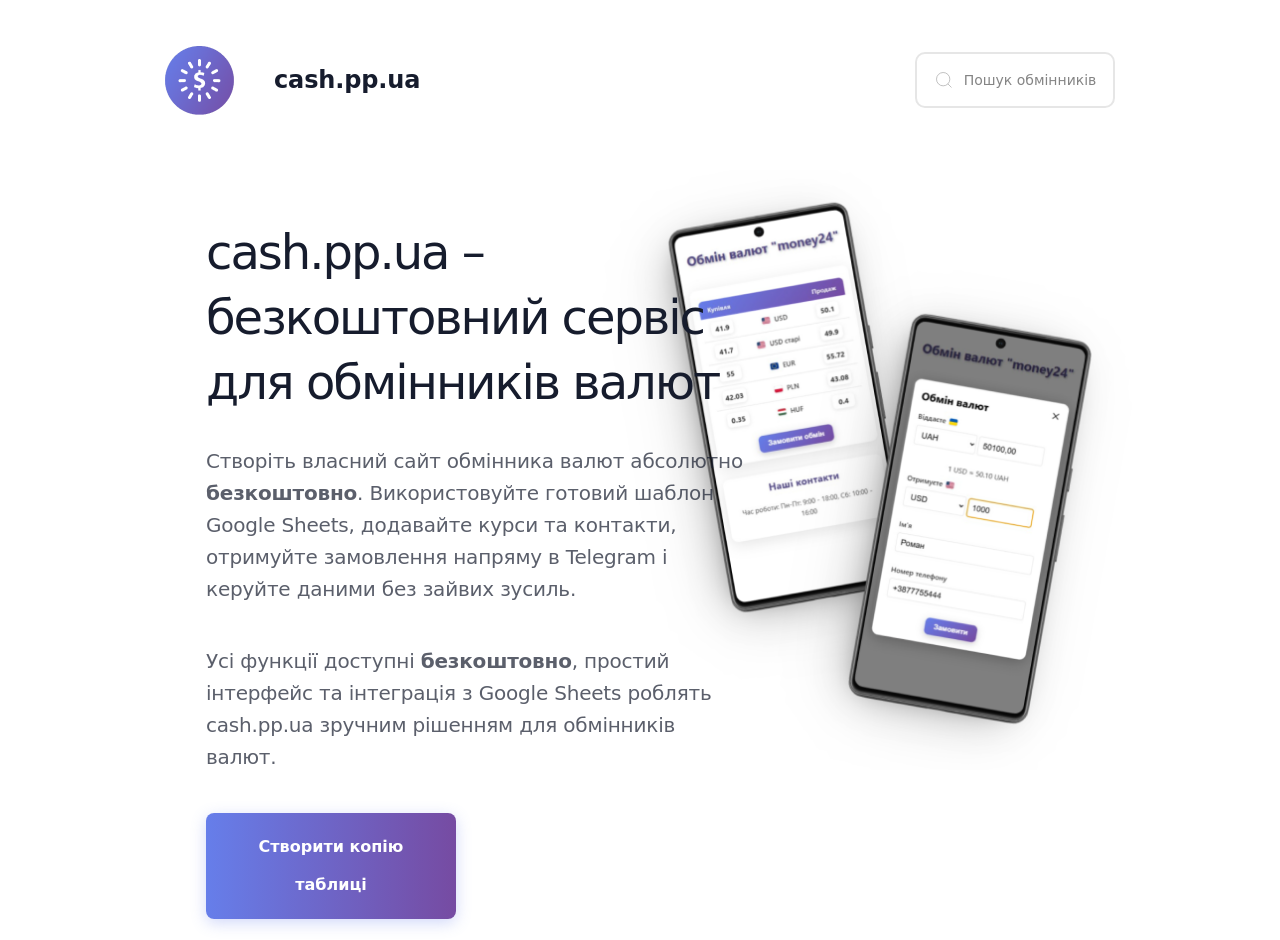
==== index.html @ 4d610b87 "Update index.html" ====
<!DOCTYPE html>
<html lang="uk">
<head>
    <meta charset="UTF-8">
    <meta name="viewport" content="width=device-width, initial-scale=1.0">
    <meta name="description" content="cash.pp.ua – безкоштовний сервіс для обмінників валют. Створіть свій сайт, керуйте курсами та приймайте замовлення онлайн.">
    <meta name="keywords" content="обмін валют, сайт обмінника, обмінник валют онлайн, курси валют, створити сайт обмінника, безкоштовний сервіс обмін валют, обмінник Google Sheets, cash.pp.ua, замовлення обміну валют, таблиця курсів валют, онлайн обмінник">

    <title>cash.pp.ua – безкоштовний сайт обмінника валют онлайн</title>
    <style>
        * {
            margin: 0;
            padding: 0;
            box-sizing: border-box;
        }

        body {
            font-family: 'Segoe UI', Tahoma, Geneva, Verdana, sans-serif;
            background: linear-gradient(135deg, #ffffff 0%, #ffffff 100%);
            min-height: 100vh;
            padding: 20px;
        }

        .container {
            
            margin: 0 auto;
        }

        .header {
            text-align: center;
            color: white;
            margin-bottom: 30px;
        }

        .header h1 {
            font-size: 2.5rem;
            margin-top: 25px;
            text-shadow: 2px 2px 4px rgba(0,0,0,0.3);
            color: #524785;
        }

        h2 {
            margin-bottom: 20px;
        }

        .last-update {
            opacity: 0.9;
            font-size: 0.9rem;
        }

        .loading {
            text-align: center;
            color: white;
            font-size: 1.2rem;
            margin: 50px 0;
        }

        .spinner {
            border: 4px solid rgba(255,255,255,0.3);
            border-radius: 50%;
            border-top: 4px solid white;
            width: 40px;
            height: 40px;
            animation: spin 1s linear infinite;
            margin: 20px auto;
        }

        @keyframes spin {
            0% { transform: rotate(0deg); }
            100% { transform: rotate(360deg); }
        }

        .main-content {
            max-width: 800px;
            margin: auto;
        }

        .table-container {
            background: rgba(255, 255, 255, 0.95);
            border-radius: 15px;
            padding: 30px;
            box-shadow: 0 8px 32px rgba(0,0,0,0.1);
            backdrop-filter: blur(10px);
            border: 1px solid rgba(255,255,255,0.2);
            overflow-x: auto;
            position: relative;
            margin-bottom: 30px;
        }

        .contact-container {
            background: rgba(255, 255, 255, 0.95);
            border-radius: 15px;
            padding: 30px;
            box-shadow: 0 8px 32px rgba(0,0,0,0.1);
            backdrop-filter: blur(10px);
            border: 1px solid rgba(255,255,255,0.2);
            text-align: center;
        }

        .contact-container h2 {
            font-size: 1.8rem;
            color: #524785;
            margin-bottom: 20px;
        }

        .contact-container p {
            font-size: 1.1rem;
            color: #333;
            margin-bottom: 10px;
            line-height: 1.6;
        }

        .rates-table {
            width: 100%;
            border-collapse: collapse;
            font-size: 1.1rem;
            margin-top: 10px;
        }

        .rates-table thead {
            background: linear-gradient(135deg, #667eea, #764ba2);
            color: white;
        }

        .rates-table th {
            padding: 18px 15px;
            text-align: center;
            font-weight: 600;
            font-size: 1.2rem;
            text-shadow: 1px 1px 2px rgba(0,0,0,0.2);
        }

        .rates-table th:first-child {
            border-radius: 10px 0 0 0;
        }

        .rates-table th:last-child {
            border-radius: 0 10px 0 0;
        }

        .rates-table td {
            padding: 16px 15px;
            text-align: center;
            border-bottom: 1px solid #e0e0e0;
            transition: all 0.3s ease;
        }

        .rates-table td {
            font-weight: 600;
            color: #333;
            font-size: 1.15rem;
        }

        .rates-table tbody tr {
            transition: all 0.3s ease;
        }

        .rates-table tbody tr:hover {
            background: linear-gradient(135deg, rgba(102, 126, 234, 0.1), rgba(118, 75, 162, 0.1));
            box-shadow: 0 4px 15px rgba(0,0,0,0.1);
        }

        .rates-table tbody tr:last-child td {
            border-bottom: none;
        }

        .buy-rate, .sell-rate {
            color: #333333;
            border-radius: 8px;
            padding: 8px 12px;
            font-weight: bold;
            display: inline-block;
            min-width: 80px;
            box-shadow: 0 2px 8px rgba(173, 173, 173, 0.3);
        }

        .error-message {
            background: rgba(244, 67, 54, 0.9);
            color: white;
            padding: 20px;
            border-radius: 10px;
            text-align: center;
            margin: 20px 0;
        }

        .phone-error {
            color: #d32f2f;
            font-size: 0.9rem;
            margin-top: -5px;
            margin-bottom: 10px;
            display: none;
        }

        .currency-cell {
            display: flex;
            align-items: center;
            justify-content: center;
            gap: 10px;
        }

        .currency-flag {
            width: 24px;
            height: 18px;
            border-radius: 3px;
            box-shadow: 0 1px 3px rgba(0,0,0,0.2);
            object-fit: cover;
        }

        .currency-text {
            font-weight: 600;
            color: #333;
        }

        .landing-container {
            background: rgba(255, 255, 255, 0.95);
            border-radius: 15px;
            padding: 40px;
            box-shadow: 0 8px 32px rgba(0,0,0,0.1);
            backdrop-filter: blur(10px);
            border: 1px solid rgba(255,255,255,0.2);
            text-align: center;
            max-width: 600px;
            margin: 50px auto;
        }

        .landing-container h1 {
            font-size: 2.2rem;
            color: #524785;
            margin-bottom: 20px;
            text-shadow: 1px 1px 2px rgba(0,0,0,0.2);
        }

        .landing-container p {
            font-size: 1.2rem;
            color: #333;
            margin-bottom: 30px;
            line-height: 1.6;
        }

        .landing-button, .order-button {
            display: inline-block;
            padding: 15px 30px;
            background: linear-gradient(135deg, #667eea, #764ba2);
            color: white;
            text-decoration: none;
            border-radius: 10px;
            font-size: 1.2rem;
            font-weight: 600;
            transition: transform 0.3s ease, box-shadow 0.3s ease;
            box-shadow: 0 4px 15px rgba(0,0,0,0.2);
            cursor: pointer;
            border: none;
            margin-top: 20px;
        }

        .landing-button:hover, .order-button:hover {
            transform: translateY(-2px);
            box-shadow: 0 6px 20px rgba(0,0,0,0.3);
        }

        .modal {
            display: none;
            position: fixed;
            top: 0;
            left: 0;
            width: 100%;
            height: 100%;
            background: rgba(0,0,0,0.5);
            justify-content: center;
            align-items: center;
            z-index: 1000;
        }

        .modal-content {
            background: white;
            padding: 30px;
            border-radius: 15px;
            max-width: 500px;
            width: 90%;
            box-shadow: 0 8px 32px rgba(0,0,0,0.2);
            position: relative;
        }

        .close-button {
            position: absolute;
            top: 3px;
            right: 15px;
            font-size: 34px;
            cursor: pointer;
            color: #333;
        }

        .converter-section {
            margin-bottom: 20px;
        }

        .converter-section label {
            display: flex;
            align-items: center;
            margin-bottom: 10px;
            font-weight: 600;
            color: #333;
            gap: 8px;
        }

        .converter-section select {
            width: 45%;
        }

        .converter-section input {
            width: 48%;
        }

        .converter-section input:not(#fromAmount):not(#toAmount) {
            width: 100%;
        }

        .converter-section select, .converter-section input {
            padding: 10px;
            margin-bottom: 10px;
            border: 1px solid #e0e0e0;
            border-radius: 5px;
            font-size: 18px;
        }

        .converter-flag {
            width: 24px;
            height: 18px;
            border-radius: 3px;
            box-shadow: 0 1px 3px rgba(0,0,0,0.2);
            object-fit: cover;
        }

        .exchange-rate-info {
            text-align: center;
            margin: 15px 0;
            font-size: 1rem;
            color: #333;
        }

        /* Исправление для кнопки "Замовити обмін" */
        .table-container .order-button {
            display: none; /* По умолчанию кнопка скрыта */
            margin: 20px auto 0 auto;
            width: fit-content;
        }

        .table-container .order-button.visible {
            display: block; /* Показывать кнопку когда есть класс visible */
        }

        /* Стили для кнопки "Замовити" в модальном окне */
        .modal-content .order-button {
            display: block !important; /* Всегда показывать кнопку в модальном окне */
            margin: 20px auto 0 auto;
            width: fit-content;
        }

        @media (max-width: 768px) {
            .header h1 {
                font-size: 2rem;
            }

            .table-container, .contact-container {
                padding: 20px;
               
            }

            .rates-table {
                font-size: 1rem;
            }

            .rates-table th {
                padding: 12px 8px;
                font-size: 1rem;
            }

            .rates-table td {
                padding: 12px 8px;
                font-size: 1rem;
            }

            .buy-rate, .sell-rate {
                padding: 6px 8px;
                font-size: 1.1rem;
                min-width: 60px;
            }

            body {
                padding: 15px;
            }

            .currency-flag, .converter-flag {
                width: 20px;
                height: 15px;
            }

            .landing-container {
                padding: 30px;
                margin: 30px 10px;
            }

            .landing-container h1 {
                font-size: 1.8rem;
            }

            .landing-container p {
                font-size: 1rem;
            }

            .landing-button, .order-button {
                padding: 12px 25px;
                font-size: 1.1rem;
            }

            .modal-content {
                padding: 20px;
            }

            .contact-container h2 {
                font-size: 1.6rem;
            }

            .contact-container p {
                font-size: 1rem;
            }
        }

        @media (max-width: 480px) {
            .header h1 {
                font-size: 1.8rem;
            }

            .table-container, .contact-container {
                padding: 15px;
            }

            .rates-table th {
                padding: 10px 5px;
                font-size: 0.9rem;
            }

            .rates-table td {
                padding: 10px 5px;
                font-size: 0.95rem;
            }

            .buy-rate, .sell-rate {
                padding: 5px 6px;
                font-size: 1rem;
                min-width: 50px;
            }

            .currency-flag, .converter-flag {
                width: 18px;
                height: 14px;
            }

            .landing-container {
                padding: 20px;
                margin: 20px 10px;
            }

            .landing-container h1 {
                font-size: 1.6rem;
            }

            .landing-container p {
                font-size: 0.9rem;
            }

            .landing-button, .order-button {
                padding: 10px 20px;
                font-size: 1rem;
            }

            .contact-container h2 {
                font-size: 1.4rem;
            }

            .contact-container p {
                font-size: 0.95rem;
            }
            .cash-landing__search-placeholder {
        font-size: 13px;
    }
        }

        @media (max-width: 300px) {
            .rates-table {
                display: block;
                overflow-x: auto;
                white-space: nowrap;
            }
            
            .rates-table thead,
            .rates-table tbody,
            .rates-table th,
            .rates-table td,
            .rates-table tr {
                display: block;
            }
            
            .rates-table thead tr {
                position: absolute;
                top: -9999px;
                left: -9999px;
            }
            
            .rates-table tr {
                border: 1px solid #ccc;
                margin-bottom: 10px;
                padding: 10px;
                border-radius: 8px;
                background: white;
                box-shadow: 0 2px 5px rgba(0,0,0,0.1);
            }
            
            .rates-table td {
                border: none !important;
                position: relative;
                padding-left: 50% !important;
                text-align: right !important;
                white-space: normal;
            }
            
            .rates-table td:before {
                content: attr(data-label) ": ";
                position: absolute;
                left: 6px;
                width: 45%;
                padding-right: 10px;
                white-space: nowrap;
                font-weight: bold;
                color: #333;
            }
            
            .rates-table td:nth-child(2) {
                text-align: center !important;
                font-size: 1.2rem !important;
                padding-left: 0 !important;
                margin-bottom: 10px;
                background: linear-gradient(135deg, #667eea, #764ba2);
                color: white;
                border-radius: 5px;
                padding: 10px !important;
            }
            
            .rates-table td:nth-child(2):before {
                display: none;
            }

            .currency-cell {
                justify-content: center;
            }

        }

        .city-selector {
    margin-bottom: 30px;
    position: relative;
}

.city-selector label {
    display: block;
    font-size: 1.2rem;
    color: #333;
    margin-bottom: 10px;
    font-weight: 600;
}

.city-search-container {
    position: relative;
    width: 100%;
}

.city-search-input {
    width: 100%;
    padding: 15px;
    font-size: 1.1rem;
    border: 2px solid #e0e0e0;
    border-radius: 10px;
    box-shadow: 0 2px 5px rgba(0,0,0,0.1);
    transition: border-color 0.3s ease;
}

.city-search-input:focus {
    outline: none;
    border-color: #667eea;
}

.city-dropdown {
    position: absolute;
    top: 100%;
    left: 0;
    right: 0;
    background: white;
    border: 1px solid #e0e0e0;
    border-radius: 0 0 10px 10px;
    max-height: 300px;
    overflow-y: auto;
    box-shadow: 0 4px 15px rgba(0,0,0,0.1);
    z-index: 1000;
    display: none;
}

.city-option {
    padding: 12px 15px;
    cursor: pointer;
    border-bottom: 1px solid #f0f0f0;
    transition: background-color 0.2s ease;
    text-align: left;
}

.city-option:hover {
    background-color: #f8f9ff;
}

.city-option:last-child {
    border-bottom: none;
}

.city-option .city-name {
    font-weight: 600;
    color: #333;
    text-align: left;
}

.city-option .city-details {
    font-size: 0.9rem;
    color: #666;
    margin-top: 2px;
    text-align: left;
}

.city-results {
    margin-top: 20px;
    padding: 15px;
    background: rgba(102, 126, 234, 0.1);
    border-radius: 10px;
    display: none;
}

.city-results h3 {
    margin-bottom: 10px;
    color: #524785;
}

.city-results ul {
    list-style: none;
    padding: 0;
}

.city-results li {
    padding: 5px 0;
    color: #333;
}
.landing-container .logo {
    max-width: 110px;
    height: auto;
    margin-bottom: 20px;
    border-radius: 10px;
}

@media (max-width: 768px) {
    .landing-container .logo {
        max-width: 120px;
        margin-bottom: 15px;
    }
}

@media (max-width: 480px) {
    .landing-container .logo {
        max-width: 100px;
        margin-bottom: 10px;
    }
    .cash-landing__dev-button {
        height: 50px;
        padding: 12px;
        width: 100%;
        max-width: 180px;
        font-size: 13px;
    }
}

/* Стили для нового лэндинга */
.cash-landing {
    height: 100vh;
    position: relative;
    display: flex;
    align-items: center;
    justify-content: center;
    background: linear-gradient(135deg, #ffffff 0%, #f8f9ff 100%);
}

.cash-landing__bg2 {
    background: #ffffff;
    width: 100%;
    height: 100%;
    position: absolute;
    left: 0px;
    top: 0px;
    z-index: 1;
}

.cash-landing__main-photo {
    width: 600px;
    height: 600px;
    position: absolute;
    right: 7%;
    top: 50%;
    transform: translateY(-50%);
    object-fit: cover;
    z-index: 2;
    overflow: hidden;
}

.cash-landing__content {
    width: 540px;
    height: 500px;
    position: absolute;
    left: 15%;
    top: 50%;
    transform: translateY(-50%);
    z-index: 3;
}

.cash-landing__header {
    padding: 25px;
    display: flex;
    align-items: center;
    gap: 30px;
    position: absolute;
    width: 100%;
    max-width: 1000px;
    top: 0;
    left: 50%;
    transform: translateX(-50%);
    z-index: 4;
    background: rgba(255, 255, 255, 0.95);
    backdrop-filter: blur(10px);
}
.cash-landing__logo {
    width: 69px;
    height: 70px;
    object-fit: cover;
    border-radius: 10px;
}

.cash-landing__site-name {
    color: #161c2d;
    font-family: "Arsenal-Regular", system-ui, -apple-system, sans-serif;
    font-size: 24px;
    letter-spacing: -0.13px;
    font-weight: 600;
    margin-left: 10px;
}

.cash-landing__search-field {
    background: #ffffff;
    border-radius: 10px;
    padding: 16px;
    display: flex;
    align-items: center;
    gap: 10px;
    width: 372px;
    height: 56px;
    box-shadow: 1px 2px 7.8px 0px rgba(0, 0, 0, 0.25);
    margin-left: auto;
    cursor: pointer;
    transition: all 0.3s ease;
}

.cash-landing__search-field:hover {
    transform: translateY(-2px);
    box-shadow: 1px 4px 15px 0px rgba(0, 0, 0, 0.3);
}

.cash-landing__search-icon {
    width: 24px;
    height: 24px;
    opacity: 0.6;
}

.cash-landing__search-placeholder {
    color: #656565;
    font-family: "Inter-Medium", system-ui, sans-serif;
    font-size: 14px;
    line-height: 18px;
    font-weight: 500;
    opacity: 0.7;
}

.cash-landing__title {
    color: #161c2d;
    font-family: "Arsenal-Regular", system-ui, -apple-system, sans-serif;
    font-size: 48px;
    line-height: 65px;
    letter-spacing: -2px;
    font-weight: 400;
    margin-bottom: 30px;
}

.cash-landing__description {
    color: #161c2d;
    font-family: "Arsenal-Regular", system-ui, sans-serif;
    font-size: 20px;
    line-height: 32px;
    letter-spacing: -0.2px;
    font-weight: 400;
    opacity: 0.7;
    margin-bottom: 40px;
}

.cash-landing__button {
    background: linear-gradient(90deg, rgba(102, 126, 234, 1) 0%, rgba(118, 75, 162, 1) 100%);
    border-radius: 8px;
    color: #ffffff;
    text-align: center;
    font-family: "Arsenal-Bold", system-ui, sans-serif;
    font-size: 16px;
    line-height: 38px;
    font-weight: 700;
    padding: 15px 30px;
    width: 250px;
    display: inline-block;
    cursor: pointer;
    transition: all 0.3s ease;
    text-decoration: none;
    margin-bottom: 20px;
    box-shadow: 0 4px 15px rgba(102, 126, 234, 0.3);
}

.cash-landing__button:hover {
    transform: translateY(-2px);
    box-shadow: 0 6px 20px rgba(102, 126, 234, 0.4);
}

/* Адаптивность для нового дизайна */
@media (max-width: 1200px) {
    .cash-landing__main-photo {
        width: 400px;
        height: 400px;
        
    }
    
    .cash-landing__content {
        width: 450px;
        left: 5%;
    }
    
    .cash-landing__title {
        font-size: 40px;
        line-height: 50px;
    }
}

@media (max-width: 800px) {
    .cash-landing {
        flex-direction: column;
        padding-top: 120px;
    }
    
    .cash-landing__main-photo {
        position: relative;
        
        top: -1%;
        transform: none;
        width: 300px;
        height: 300px;
        order: 2;
        margin-top: 30px;
    }
    
    .cash-landing__content {
        position: relative;
        left: auto;
        top: 5%;
        transform: none;
        text-align: center;
        order: 1;
        width: 90%;
        max-width: 500px;
    }
    
    .cash-landing__header {
        position: fixed;
        left: 0;
        transform: none;
        max-width: none;
        width: 100%;
        flex-direction: row;
        justify-content: space-between;
        gap: 15px;
        padding: 15px 20px;
        flex-wrap: wrap;
    }
    
    .cash-landing__search-field {
        width: 100%;
        max-width: 350px;
        margin-left: 0;
        order: 3;
        flex-basis: 100%;
    }
    
    .cash-landing__title {
        font-size: 32px;
        line-height: 40px;
    }
    
    .cash-landing__description {
        font-size: 18px;
        line-height: 28px;
        text-align: left;
    }
    .cash-landing__dev-button {
        display: none;
    }
}

@media (max-width: 480px) {
    .cash-landing__header {
        padding: 10px 15px;
        gap: 10px;
    }
    
    .cash-landing__logo {
        width: 50px;
        height: 50px;
    }
    
    .cash-landing__site-name {
        font-size: 16px;
    }
    
    .cash-landing__search-field {
        height: 48px;
        padding: 12px 16px;
        max-width: none;
    }
    
    .cash-landing__title {
        font-size: 28px;
        line-height: 36px;
    }
    
    .cash-landing__description {
        font-size: 16px;
        line-height: 24px;
    }
    
    .cash-landing__button {
        width: 100%;
        max-width: 280px;
    }
    
    .cash-landing__main-photo {
        width: 300px;
        height: 300px;
    }
}

.cash-landing__dev-button {
    background: rgba(255, 255, 255, 0.8);
    border: 2px solid #e0e0e0;
    border-radius: 10px;
    padding: 16px;
    display: flex;
    align-items: center;
    justify-content: center;
    gap: 10px;
    width: 200px;
    height: 56px;
    color: #666;
    font-family: "Inter-Medium", system-ui, sans-serif;
    font-size: 14px;
    font-weight: 500;
    margin-left: auto;
    cursor: pointer;
    opacity: 0.8;
    transition: all 0.3s ease;
}

.cash-landing__dev-button:hover {
    opacity: 1;
    border-color: #667eea;
    transform: translateY(-1px);
    box-shadow: 0 2px 10px rgba(0, 0, 0, 0.1);
}

.cash-landing__dev-icon {
    width: 20px;
    height: 20px;
    opacity: 0.6;
}

.swap-button {
    background: none;
    border: none;
    cursor: pointer;
    padding: 8px; /* Увеличен padding для большего пространства вокруг иконки */
    margin: 0 10px;
    vertical-align: middle;
    transition: transform 0.3s ease;
}

.swap-button:hover {
    transform: rotate(90deg);
}

.swap-button svg {
    stroke: #7956a7;
    display: block; /* Гарантирует, что SVG занимает полное пространство */
}

    </style>
</head>
<body>
    <div class="container">
        <div id="landingPage" style="display: none;">
            <!-- Первая страница - Информация о сервисе -->
            <div id="servicePage" class="cash-landing">
                <div class="cash-landing__bg2"></div>
                
                <div class="cash-landing__header">
                    <img src="logo0.png" alt="Cash Exchange Logo" class="cash-landing__logo" onerror="this.style.display='none'">
                    <div class="cash-landing__site-name">cash.pp.ua</div>
                    <div class="cash-landing__dev-button" onclick="showSearchPage()">
                        <svg class="cash-landing__dev-icon" viewBox="0 0 24 24" fill="none" stroke="currentColor">
                            <circle cx="11" cy="11" r="8"></circle>
                            <path d="m21 21-4.35-4.35"></path>
                        </svg>
                        <div>Пошук обмінників</div>
                    </div>
                </div>
                
                <img class="cash-landing__main-photo" src="main-photo0.png" alt="Exchange service" onerror="this.style.display='none'" />
                
                <div class="cash-landing__content">
                  <h1 class="cash-landing__title">
                    cash.pp.ua – безкоштовний сервіс для обмінників валют
                  </h1>
                  <p class="cash-landing__description">
                    Створіть власний сайт обмінника валют абсолютно <b>безкоштовно</b>. 
                    Використовуйте готовий шаблон Google Sheets, додавайте курси та контакти, 
                    отримуйте замовлення напряму в Telegram і керуйте даними без зайвих зусиль.
                  </p>
                  <p class="cash-landing__description">
                    Усі функції доступні <b>безкоштовно</b>, простий інтерфейс та інтеграція з Google Sheets 
                    роблять cash.pp.ua зручним рішенням для обмінників валют.
                  </p>
                  <a href="https://docs.google.com/spreadsheets/d/1CyR606M-AoZ2o8BgX9dO2AP-WwQwTSRNTHK6pJhjw3A/copy" 
                     class="cash-landing__button" target="_blank">Створити копію таблиці</a>
                </div>

            </div>
            
            <!-- Вторая страница - Поисковик обменников -->
            <div id="searchPage" class="landing-container" style="display: none;">
                <img src="logo0.png" alt="Cash Exchange Logo" class="logo" onerror="this.style.display='none'">
                <h1>Пошук обмінників</h1>
                <p>Знайдіть обмінники валют у вашому місті, які вже підключились до нашого сервісу.</p>
                
                <div class="city-selector">
                    <label for="citySearch">Оберіть ваше місто:</label>
                    <div class="city-search-container">
                        <input type="text" id="citySearch" class="city-search-input" placeholder="Почніть вводити назву міста..." autocomplete="off">
                        <div id="cityDropdown" class="city-dropdown"></div>
                    </div>
                    <div id="cityResults" class="city-results">
                        <h3>Доступні обмінники:</h3>
                        <ul id="exchangersList"></ul>
                    </div>
                </div>
                
                <div style="margin-top: 30px;">
                    <a href="#service" class="landing-button" onclick="showServicePage()">Назад</a>
                </div>
            </div>
        </div>

        <div id="mainContent" class="main-content" style="display: none;">
            <div class="header">
                <h1 id="headerTitle"></h1>
                <div class="last-update" id="lastUpdate">Завантаження...</div>
            </div>

            <div id="loading" class="loading">
                <div class="spinner"></div>
                <div>Завантаження курсів валют...</div>
            </div>

            <div id="error" class="error-message" style="display: none;">
                <h3>Помилка завантаження</h3>
                <p>Не вдалося завантажити дані. <a href="#" id="retryLink">Спробувати ще раз</a></p>
            </div>

            <div id="ratesContainer" class="table-container" style="display: none;">
                <table class="rates-table" id="ratesTable">
                    <thead>
                        <tr>
                            <th>Купівля</th>
                            <th></th>
                            <th>Продаж</th>
                        </tr>
                    </thead>
                    <tbody id="ratesTableBody">
                    </tbody>
                </table>
                <button class="order-button" onclick="openModal()">Замовити обмін</button>
            </div>

            <div id="contactContainer" class="contact-container" style="display: none;">
                <h2>Наші контакти</h2>
                <p id="contactPhone"></p>
                <p id="contactHours"></p>
                <p id="contactAddress"></p>
            </div>

            <div id="converterModal" class="modal">
                <div class="modal-content">
                    <span class="close-button" onclick="closeModal()">&times;</span>
                    <h2>Обмін валют</h2>
                    <div class="converter-section">
                        <label>Віддаєте <img id="fromCurrencyFlag" class="converter-flag" src="" alt="" style="display: none;"></label>
                        <select id="fromCurrency" onchange="updateConversion()">
                        </select>
                        <input type="number" id="fromAmount" oninput="convertFromSource()" placeholder="Введіть суму" min="0" step="0.01">
                    </div>
                        <div class="exchange-rate-info">
                            <button id="swapCurrencies" class="swap-button" onclick="swapCurrencies()">
                   <svg xmlns="http://www.w3.org/2000/svg" width="28" height="28" viewBox="0 0 15 15"><path fill="#667eea" fill-rule="evenodd" d="M1.903 7.297c0 3.044 2.207 5.118 4.686 5.547a.521.521 0 1 1-.178 1.027C3.5 13.367.861 10.913.861 7.297c0-1.537.699-2.745 1.515-3.663c.585-.658 1.254-1.193 1.792-1.602H2.532a.5.5 0 0 1 0-1h3a.5.5 0 0 1 .5.5v3a.5.5 0 0 1-1 0V2.686l-.001.002c-.572.43-1.27.957-1.875 1.638c-.715.804-1.253 1.776-1.253 2.97m11.108.406c0-3.012-2.16-5.073-4.607-5.533a.521.521 0 1 1 .192-1.024c2.874.54 5.457 2.98 5.457 6.557c0 1.537-.699 2.744-1.515 3.663c-.585.658-1.254 1.193-1.792 1.602h1.636a.5.5 0 1 1 0 1h-3a.5.5 0 0 1-.5-.5v-3a.5.5 0 1 1 1 0v1.845h.002c.571-.432 1.27-.958 1.874-1.64c.715-.803 1.253-1.775 1.253-2.97" clip-rule="evenodd"/></svg>
                            </button>
                            <span id="exchangeRateInfo"></span>
                        </div>
                    <div class="converter-section">
                        <label>Отримуєте <img id="toCurrencyFlag" class="converter-flag" src="" alt="" style="display: none;"></label>
                        <select id="toCurrency" onchange="updateConversion()">
                        </select>
                        <input type="number" id="toAmount" oninput="convertFromTarget()" placeholder="Введіть суму" min="0" step="0.01">
                    </div>
                    <div class="converter-section">
                        <label>Ім'я</label>
                        <input type="text" id="customerName" placeholder="Введіть ваше ім'я" required>
                    </div>
                    <div class="converter-section">
                        <label>Номер телефону</label>
                        <input type="tel" id="customerPhone" placeholder="+380969940090" value="+38" maxlength="13" required>
                        <div id="phoneError" class="phone-error">Номер телефону має містити +38 та 10 цифр</div>
                    </div>
                    <button class="order-button" onclick="submitOrder()">Замовити</button>
                </div>
            </div>
        </div>
    </div>

    <script>
        // Глобальні константи
        const ALIASES_CSV_URL = 'https://docs.google.com/spreadsheets/d/e/2PACX-1vSg-032Hj6F202mS9S_G75DD6dpHlmpMzjf5cSw9_XmTsrnekqamSJwOc-BqdQADP-dNrCIsiAaKtud/pub?gid=0&single=true&output=csv';
        const SHEET_NAME = 'exchange';
        const SETTINGS_SHEET_NAME = 'settings';
        const AUTO_REFRESH_INTERVAL = 30;
        const MAX_RETRIES = 3;
        const RETRY_DELAY = 2000;
        const TELEGRAM_TOKEN = '8351448789:AAGemrq_p_9r2leWpCkI87rrKJHJnW209cg';
        const CITIES_CSV_URL = 'https://docs.google.com/spreadsheets/d/e/2PACX-1vSg-032Hj6F202mS9S_G75DD6dpHlmpMzjf5cSw9_XmTsrnekqamSJwOc-BqdQADP-dNrCIsiAaKtud/pub?gid=1751322691&single=true&output=csv';
        const SHEETID_CSV_URL = 'https://docs.google.com/spreadsheets/d/e/2PACX-1vSg-032Hj6F202mS9S_G75DD6dpHlmpMzjf5cSw9_XmTsrnekqamSJwOc-BqdQADP-dNrCIsiAaKtud/pub?gid=1519667203&single=true&output=csv';
      

        let ratesData = [];
        let settingsData = {};
        let SPREADSHEET_ID = null;
        let citiesData = [];
        let sheetIdData = [];

        const currencyToCountryCode = {
            'EUR': 'eu', 'USD': 'us', 'GBP': 'gb', 'PLN': 'pl', 'CZK': 'cz',
            'CHF': 'ch', 'CAD': 'ca', 'AUD': 'au', 'JPY': 'jp', 'CNY': 'cn',
            'SEK': 'se', 'NOK': 'no', 'DKK': 'dk', 'HUF': 'hu', 'RON': 'ro',
            'BGN': 'bg', 'HRK': 'hr', 'RSD': 'rs', 'TRY': 'tr', 'ILS': 'il',
            'AED': 'ae', 'SAR': 'sa', 'KRW': 'kr', 'SGD': 'sg', 'THB': 'th',
            'MXN': 'mx', 'BRL': 'br', 'INR': 'in', 'RUB': 'ru', 'ZAR': 'za',
            'NZD': 'nz', 'UAH': 'ua'
        };

        function getCurrencyCode(currencyText) {
            // Извлекаем первые три буквы и проверяем, является ли это допустимым кодом валюты
            const match = currencyText.match(/^([A-Z]{3})/);
            const code = match ? match[1] : null;
            return code && currencyToCountryCode[code] ? code : null;
        }

        function createCurrencyDisplay(currencyText) {
            const currencyCode = getCurrencyCode(currencyText);
            const countryCode = currencyCode ? currencyToCountryCode[currencyCode] : null;
            
            if (countryCode) {
                return `
                    <div class="currency-cell">
                        <img src="https://flagcdn.com/${countryCode}.svg" 
                             alt="${currencyCode}" 
                             class="currency-flag"
                             onerror="this.style.display='none'">
                        <span class="currency-text">${escapeHtml(currencyText)}</span>
                    </div>
                `;
            } else {
                return `<div class="currency-cell"><span class="currency-text">${escapeHtml(currencyText)}</span></div>`;
            }
        }

        function updateCurrencyFlags() {
            const fromCurrency = document.getElementById('fromCurrency').value;
            const toCurrency = document.getElementById('toCurrency').value;
            const fromFlag = document.getElementById('fromCurrencyFlag');
            const toFlag = document.getElementById('toCurrencyFlag');

            const fromCountryCode = currencyToCountryCode[fromCurrency];
            const toCountryCode = currencyToCountryCode[toCurrency];

            if (fromCountryCode) {
                fromFlag.src = `https://flagcdn.com/${fromCountryCode}.svg`;
                fromFlag.alt = fromCurrency;
                fromFlag.style.display = 'inline-block';
            } else {
                fromFlag.style.display = 'none';
            }

            if (toCountryCode) {
                toFlag.src = `https://flagcdn.com/${toCountryCode}.svg`;
                toFlag.alt = toCurrency;
                toFlag.style.display = 'inline-block';
            } else {
                toFlag.style.display = 'none';
            }
        }

        async function fetchWithRetry(url, retries = MAX_RETRIES, delay = RETRY_DELAY) {
            for (let i = 0; i < retries; i++) {
                try {
                    const response = await fetch(url);
                    if (!response.ok) throw new Error(`HTTP error! Status: ${response.status}`);
                    return await response.text();
                } catch (error) {
                    console.warn(`Спроба ${i + 1} не вдалася:`, error);
                    if (i < retries - 1) {
                        await new Promise(resolve => setTimeout(resolve, delay));
                    } else {
                        throw error;
                    }
                }
            }
        }

        function cacheData(key, data) {
            try {
                localStorage.setItem(key, JSON.stringify(data));
            } catch (e) {
                console.warn('Не вдалося зберегти дані в localStorage:', e);
            }
        }

        function getCachedData(key) {
            try {
                const data = localStorage.getItem(key);
                return data ? JSON.parse(data) : null;
            } catch (e) {
                console.warn('Не вдалося отримати дані з localStorage:', e);
                return null;
            }
        }

        async function getSpreadsheetId() {
            try {
                const urlParams = new URLSearchParams(window.location.search);
                const idParam = urlParams.get('id') || 'default';
                console.log('Обробка параметра id:', idParam);

                const isSpreadsheetId = /^[A-Za-z0-9_-]{40,}$/.test(idParam);

                if (isSpreadsheetId) {
                    console.log('Параметр id розпізнано як SPREADSHEET_ID');
                    SPREADSHEET_ID = idParam;
                    return;
                }

                console.log('Перевірка id як alias:', idParam);
                const response = await fetchWithRetry(ALIASES_CSV_URL);
                const csvText = response;
                
                const rows = csvText.split('\n').slice(1);
                for (const row of rows) {
                    const [csvAlias, spreadsheetId] = row.split(',').map(item => item.trim());
                    if (csvAlias === idParam && spreadsheetId) {
                        SPREADSHEET_ID = spreadsheetId;
                        console.log('Знайдено SPREADSHEET_ID для alias:', idParam);
                        return;
                    }
                }
                
                throw new Error(`ID таблиці для alias "${idParam}" не знайдено, і параметр не є SPREADSHEET_ID`);
            } catch (error) {
                console.error('Помилка отримання SPREADSHEET_ID:', error);
                throw error;
            }
        }

        async function loadSettings() {
            if (!SPREADSHEET_ID) {
                throw new Error('SPREADSHEET_ID не визначено');
            }
            try {
                console.log('Завантаження налаштувань...');
                const targetUrl = `https://docs.google.com/spreadsheets/d/${SPREADSHEET_ID}/gviz/tq?sheet=${SETTINGS_SHEET_NAME}&range=A:C&tqx=out:json`;

                const text = await fetchWithRetry(targetUrl);
                
                let jsonText = text.trim();
                if (jsonText.startsWith('/*O_o*/\ngoogle.visualization.Query.setResponse(')) {
                    jsonText = jsonText.substring(47);
                    jsonText = jsonText.substring(0, jsonText.length - 2);
                }
                
                const jsonData = JSON.parse(jsonText);
                
                if (!jsonData.table || !jsonData.table.rows) {
                    console.warn('Лист налаштувань порожній або відсутній');
                    return;
                }

                const rows = jsonData.table.rows;
                settingsData = {};

                for (let i = 0; i < rows.length; i++) {
                    const row = rows[i];
                    if (row.c && row.c.length >= 3) {
                        const settingName = row.c[0] ? (row.c[0].v || '') : '';
                        const settingValue = row.c[2] ? (row.c[2].v || '') : '';

                        if (settingName && settingValue !== '') {
                            settingsData[settingName.toString()] = settingValue.toString();
                        }
                    }
                }

                console.log('Налаштування завантажено:', settingsData);
                cacheData('settingsData', settingsData);
                applySettings();

            } catch (error) {
                console.error('Помилка завантаження налаштувань:', error);
                const cachedSettings = getCachedData('settingsData');
                if (cachedSettings) {
                    console.log('Використовую кешовані налаштування:', cachedSettings);
                    settingsData = cachedSettings;
                    applySettings(); 
                } else {
                    document.getElementById('contactContainer').style.display = 'none';
                }
             }   
        }

        function applyColorStyles() {
            const styleColor = settingsData.styleColor;
            let cssRules = '';
            
            if (styleColor === 'elegant-gray') {
                cssRules = `
                    .header h1 { color: #4a4a4a !important; }
                    .contact-container h2 { color: #4a4a4a !important; }
                    .landing-container h1 { color: #4a4a4a !important; }
                    .rates-table thead { background: linear-gradient(135deg, #4a4a4a, #2d2d2d) !important; }
                    .landing-button, .order-button { background: linear-gradient(135deg, #4a4a4a, #2d2d2d) !important; }
                    .rates-table tbody tr:hover { background: linear-gradient(135deg, rgba(74, 74, 74, 0.1), rgba(45, 45, 45, 0.1)) !important; }
                `;
            } else if (styleColor === 'royal-blue') {
                cssRules = `
                    .header h1 { color: #1e3a8a !important; }
                    .contact-container h2 { color: #1e3a8a !important; }
                    .landing-container h1 { color: #1e3a8a !important; }
                    .rates-table thead { background: linear-gradient(135deg, #1e3a8a, #1e40af) !important; }
                    .landing-button, .order-button { background: linear-gradient(135deg, #1e3a8a, #1e40af) !important; }
                    .rates-table tbody tr:hover { background: linear-gradient(135deg, rgba(30, 58, 138, 0.1), rgba(30, 64, 175, 0.1)) !important; }
                `;
            } else if (styleColor === 'forest-green') {
                cssRules = `
                    .header h1 { color: #065f46 !important; }
                    .contact-container h2 { color: #065f46 !important; }
                    .landing-container h1 { color: #065f46 !important; }
                    .rates-table thead { background: linear-gradient(135deg, #065f46, #047857) !important; }
                    .landing-button, .order-button { background: linear-gradient(135deg, #065f46, #047857) !important; }
                    .rates-table tbody tr:hover { background: linear-gradient(135deg, rgba(6, 95, 70, 0.1), rgba(4, 120, 87, 0.1)) !important; }
                `;
            } else if (styleColor === 'sunset-orange') {
                cssRules = `
                    .header h1 { color: #c2410c !important; }
                    .contact-container h2 { color: #c2410c !important; }
                    .landing-container h1 { color: #c2410c !important; }
                    .rates-table thead { background: linear-gradient(135deg, #c2410c, #d16f3c) !important; }
                    .landing-button, .order-button { background: linear-gradient(135deg, #c2410c, #d16f3c) !important; }
                    .rates-table tbody tr:hover { background: linear-gradient(135deg, rgba(194, 65, 12, 0.1), rgba(234, 88, 12, 0.1)) !important; }
                `;
            } else if (styleColor === 'deep-purple') {
                cssRules = `
                    .header h1 { color: #581c87 !important; }
                    .contact-container h2 { color: #581c87 !important; }
                    .landing-container h1 { color: #581c87 !important; }
                    .rates-table thead { background: linear-gradient(135deg, #581c87, #7c3aed) !important; }
                    .landing-button, .order-button { background: linear-gradient(135deg, #581c87, #7c3aed) !important; }
                    .rates-table tbody tr:hover { background: linear-gradient(135deg, rgba(88, 28, 135, 0.1), rgba(124, 58, 237, 0.1)) !important; }
                `;
            } else if (styleColor === 'ruby-red') {
                cssRules = `
                    .header h1 { color: #be123c !important; }
                    .contact-container h2 { color: #be123c !important; }
                    .landing-container h1 { color: #be123c !important; }
                    .rates-table thead { background: linear-gradient(135deg, #be123c, #e11d48) !important; }
                    .landing-button, .order-button { background: linear-gradient(135deg, #be123c, #e11d48) !important; }
                    .rates-table tbody tr:hover { background: linear-gradient(135deg, rgba(190, 18, 60, 0.1), rgba(225, 29, 72, 0.1)) !important; }
                `;
            } else if (styleColor === 'ocean-teal') {
                cssRules = `
                    .header h1 { color: #0f766e !important; }
                    .contact-container h2 { color: #0f766e !important; }
                    .landing-container h1 { color: #0f766e !important; }
                    .rates-table thead { background: linear-gradient(135deg, #0f766e, #14b8a6) !important; }
                    .landing-button, .order-button { background: linear-gradient(135deg, #0f766e, #14b8a6) !important; }
                    .rates-table tbody tr:hover { background: linear-gradient(135deg, rgba(15, 118, 110, 0.1), rgba(20, 184, 166, 0.1)) !important; }
                `;
            } else if (styleColor === 'golden-amber') {
                cssRules = `
                    .header h1 { color: #d97706 !important; }
                    .contact-container h2 { color: #d97706 !important; }
                    .landing-container h1 { color: #d97706 !important; }
                    .rates-table thead { background: linear-gradient(135deg, #d97706, #d99015) !important; }
                    .landing-button, .order-button { background: linear-gradient(135deg, #d97706, #d99015) !important; }
                    .rates-table tbody tr:hover { background: linear-gradient(135deg, rgba(217, 119, 6, 0.1), rgba(245, 158, 11, 0.1)) !important; }
                `;
            } else if (styleColor === 'midnight-black') {
                cssRules = `
                    .header h1 { color: #1f2937 !important; }
                    .contact-container h2 { color: #1f2937 !important; }
                    .landing-container h1 { color: #1f2937 !important; }
                    .rates-table thead { background: linear-gradient(135deg, #1f2937, #374151) !important; }
                    .landing-button, .order-button { background: linear-gradient(135deg, #1f2937, #374151) !important; }
                    .rates-table tbody tr:hover { background: linear-gradient(135deg, rgba(31, 41, 55, 0.1), rgba(55, 65, 81, 0.1)) !important; }
                `;
            } else if (styleColor === 'rose-pink') {
                cssRules = `
                    .header h1 { color: #be185d !important; }
                    .contact-container h2 { color: #be185d !important; }
                    .landing-container h1 { color: #be185d !important; }
                    .rates-table thead { background: linear-gradient(135deg, #be185d, #e13389) !important; }
                    .landing-button, .order-button { background: linear-gradient(135deg, #be185d, #e13389) !important; }
                    .rates-table tbody tr:hover { background: linear-gradient(135deg, rgba(190, 24, 93, 0.1), rgba(236, 72, 153, 0.1)) !important; }
                `;
            } else if (styleColor === 'soft-lavender') {
                cssRules = `
                    .header h1 { color: #7c3aed !important; }
                    .contact-container h2 { color: #7c3aed !important; }
                    .landing-container h1 { color: #7c3aed !important; }
                    .rates-table thead { background: linear-gradient(135deg, #a78bfa, #9f8fdb) !important; }
                    .landing-button, .order-button { background: linear-gradient(135deg, #a78bfa, #9f8fdb) !important; }
                    .rates-table tbody tr:hover { background: linear-gradient(135deg, rgba(167, 139, 250, 0.15), rgba(196, 181, 253, 0.15)) !important; }
                `;
            } else if (styleColor === 'gentle-mint') {
                cssRules = `
                    .header h1 { color: #059669 !important; }
                    .contact-container h2 { color: #059669 !important; }
                    .landing-container h1 { color: #059669 !important; }
                    .rates-table thead { background: linear-gradient(135deg, #6ee7b7, #66c190) !important; }
                    .landing-button, .order-button { background: linear-gradient(135deg, #6ee7b7, #66c190) !important; }
                    .rates-table tbody tr:hover { background: linear-gradient(135deg, rgba(110, 231, 183, 0.2), rgba(157, 243, 196, 0.2)) !important; }
                `;
            } else if (styleColor === 'warm-peach') {
                cssRules = `
                    .header h1 { color: #ea580c !important; }
                    .contact-container h2 { color: #ea580c !important; }
                    .landing-container h1 { color: #ea580c !important; }
                    .rates-table thead { background: linear-gradient(135deg, #ffad4e, #d9c369) !important; }
                    .landing-button, .order-button { background: linear-gradient(135deg, #ffad4e, #d9c369) !important; }
                    .rates-table tbody tr:hover { background: linear-gradient(135deg, rgba(254, 215, 170, 0.25), rgba(253, 230, 138, 0.25)) !important; }
                `;
            } else if (styleColor === 'cloudy-sky') {
                cssRules = `
                    .header h1 { color: #0369a1 !important; }
                    .contact-container h2 { color: #0369a1 !important; }
                    .landing-container h1 { color: #0369a1 !important; }
                    .rates-table thead { background: linear-gradient(135deg, #93c5fd, #80a1c9) !important; }
                    .landing-button, .order-button { background: linear-gradient(135deg, #93c5fd, #80a1c9) !important; }
                    .rates-table tbody tr:hover { background: linear-gradient(135deg, rgba(147, 197, 253, 0.2), rgba(191, 219, 254, 0.2)) !important; }
                `;
            } else if (styleColor === 'dusty-rose') {
                cssRules = `
                    .header h1 { color: #be123c !important; }
                    .contact-container h2 { color: #be123c !important; }
                    .landing-container h1 { color: #be123c !important; }
                    .rates-table thead { background: linear-gradient(135deg, #fda4af, #d98484) !important; }
                    .landing-button, .order-button { background: linear-gradient(135deg, #fda4af, #d98484) !important; }
                    .rates-table tbody tr:hover { background: linear-gradient(135deg, rgba(253, 164, 175, 0.2), rgba(254, 202, 202, 0.2)) !important; }
                `;
            }
            
            const existingStyleEl = document.getElementById('dynamicStyles');
            if (existingStyleEl) {
                existingStyleEl.remove();
            }
            
            if (cssRules) {
                const styleEl = document.createElement('style');
                styleEl.id = 'dynamicStyles';
                styleEl.textContent = cssRules;
                document.head.appendChild(styleEl);
            }
        }




        function applySettings() {
            const headerTitleEl = document.getElementById('headerTitle');
            const contactPhoneEl = document.getElementById('contactPhone');
            const contactHoursEl = document.getElementById('contactHours');
            const contactAddressEl = document.getElementById('contactAddress');
            const contactContainer = document.getElementById('contactContainer');
            const orderButton = document.querySelector('.order-button');
            
            if (settingsData.nameHeader) {
                headerTitleEl.textContent = settingsData.nameHeader;
            }
            
            let hasContactData = false;
            
            if (settingsData.ourContacts1) {
                contactPhoneEl.textContent = settingsData.ourContacts1;
                hasContactData = true;
            } else {
                contactPhoneEl.textContent = '';
            }
            
            if (settingsData.ourContacts2) {
                contactHoursEl.textContent = settingsData.ourContacts2;
                hasContactData = true;
            } else {
                contactHoursEl.textContent = '';
            }
            
            if (settingsData.ourContacts3) {
                contactAddressEl.textContent = settingsData.ourContacts3;
                hasContactData = true;
            } else {
                contactAddressEl.textContent = '';
            }
            
            if (hasContactData) {
                contactContainer.style.display = 'block';
            } else {
                contactContainer.style.display = 'none';
            }
            
            if (settingsData.visibilityOrderButton === 'on') {
                orderButton.classList.add('visible');
            } else {
                orderButton.classList.remove('visible');
            }
            
            applyColorStyles();
        }

        async function loadRates() {
            if (!SPREADSHEET_ID) {
                throw new Error('SPREADSHEET_ID не визначено');
            }
            const loadingEl = document.getElementById('loading');
            const errorEl = document.getElementById('error');
            const containerEl = document.getElementById('ratesContainer');
            const lastUpdateEl = document.getElementById('lastUpdate');

            loadingEl.style.display = 'block';
            errorEl.style.display = 'none';
            containerEl.style.display = 'none';

            try {
                const targetUrl = `https://docs.google.com/spreadsheets/d/${SPREADSHEET_ID}/gviz/tq?sheet=${SHEET_NAME}&range=A2:C&tqx=out:json`;

                const text = await fetchWithRetry(targetUrl);
                
                let jsonText = text.trim();
                if (jsonText.startsWith('/*O_o*/\ngoogle.visualization.Query.setResponse(')) {
                    jsonText = jsonText.substring(47);
                    jsonText = jsonText.substring(0, jsonText.length - 2);
                }
                
                const jsonData = JSON.parse(jsonText);
                
                if (!jsonData.table || !jsonData.table.rows) {
                    throw new Error('Неправильний формат даних або таблиця пуста');
                }

                const rows = jsonData.table.rows;
                ratesData = [];

                for (let i = 0; i < rows.length; i++) {
                    const row = rows[i];
                    if (row.c && row.c.length >= 3) {
                        const currency = row.c[0] ? (row.c[0].v || '') : '';
                        const buyRate = row.c[1] ? (row.c[1].v || '') : '';
                        const sellRate = row.c[2] ? (row.c[2].v || '') : '';

                        if (currency && buyRate !== '' && sellRate !== '') {
                            ratesData.push({
                                currency: currency.toString(),
                                buy: buyRate.toString(),
                                sell: sellRate.toString()
                            });
                        }
                    }
                }

                if (ratesData.length === 0) {
                    throw new Error('Дані не знайдено. Перевірте, що у таблиці є дані починаючи з рядка 2');
                }

                cacheData('ratesData', ratesData);
                displayRates();
                populateCurrencySelectors();
                loadingEl.style.display = 'none';
                containerEl.style.display = 'block';
                lastUpdateEl.textContent = `Останнє оновлення: ${new Date().toLocaleString('uk-UA')}`;

            } catch (error) {
                console.error('Помилка завантаження:', error);
                const cachedRates = getCachedData('ratesData');
                if (cachedRates) {
                    console.log('Використовую кешовані дані:', cachedRates);
                    ratesData = cachedRates;
                    displayRates();
                    populateCurrencySelectors();
                    loadingEl.style.display = 'none';
                    containerEl.style.display = 'block';
                    lastUpdateEl.textContent = `Останнє оновлення (з кешу): ${new Date().toLocaleString('uk-UA')}`;
                } else {
                    loadingEl.style.display = 'none';
                    errorEl.style.display = 'block';
                    lastUpdateEl.textContent = 'Помилка оновлення';
                }
            }
        }

        function displayRates() {
            const tableBody = document.getElementById('ratesTableBody');
            tableBody.innerHTML = '';

            ratesData.forEach(rate => {
                const row = document.createElement('tr');
                
                row.innerHTML = `
                    <td data-label="Купівля"><span class="buy-rate">${escapeHtml(rate.buy.toString())}</span></td>
                    <td data-label="Валюта">${createCurrencyDisplay(rate.currency)}</td>
                    <td data-label="Продаж"><span class="sell-rate">${escapeHtml(rate.sell.toString())}</span></td>
                `;

                tableBody.appendChild(row);
            });
        }

        function populateCurrencySelectors() {
            const fromSelect = document.getElementById('fromCurrency');
            const toSelect = document.getElementById('toCurrency');
            
            const currentFrom = fromSelect.value || 'USD';
            const currentTo = toSelect.value || 'UAH';
            
            const currencies = ratesData.map(rate => ({
                code: getCurrencyCode(rate.currency) || rate.currency,
                display: rate.currency
            }));
            
            currencies.unshift({ code: 'UAH', display: 'UAH' });
            
            fromSelect.innerHTML = '';
            toSelect.innerHTML = '';
            
            currencies.forEach(currency => {
                const option = document.createElement('option');
                option.value = currency.code;
                option.textContent = currency.display;
                fromSelect.appendChild(option);
            });
            
            fromSelect.value = currencies.some(c => c.code === currentFrom) ? currentFrom : 'USD';
            
            fromSelect.onchange = function() {
                updateToCurrencyOptions();
                updateConversion();
                updateCurrencyFlags();
            };
            
            toSelect.onchange = function() {
                updateConversion();
                updateCurrencyFlags();
            };
            
            updateToCurrencyOptions();
            
            if (Array.from(toSelect.options).some(option => option.value === currentTo)) {
                toSelect.value = currentTo;
            }
            
            updateConversion();
            updateCurrencyFlags();
        }

        function updateToCurrencyOptions() {
            const fromSelect = document.getElementById('fromCurrency');
            const toSelect = document.getElementById('toCurrency');
            const fromCurrency = fromSelect.value;
            
            const currentTo = toSelect.value;
            
            toSelect.innerHTML = '';
            
            if (fromCurrency === 'UAH') {
                ratesData.forEach(rate => {
                    const currencyCode = getCurrencyCode(rate.currency) || rate.currency;
                    const option = document.createElement('option');
                    option.value = currencyCode;
                    option.textContent = rate.currency;
                    toSelect.appendChild(option);
                });
            } else {
                const option = document.createElement('option');
                option.value = 'UAH';
                option.textContent = 'UAH';
                toSelect.appendChild(option);
            }
            
            if (Array.from(toSelect.options).some(option => option.value === currentTo)) {
                toSelect.value = currentTo;
            } else if (toSelect.options.length > 0) {
                toSelect.value = toSelect.options[0].value;
            }
        }

        function getExchangeRate(fromCurrency, toCurrency) {
            if (fromCurrency === toCurrency) return { rate: 1, type: 'none' };

            if (fromCurrency === 'UAH') {
                const rateData = ratesData.find(rate => getCurrencyCode(rate.currency) === toCurrency || rate.currency === toCurrency);
                if (!rateData) {
                    console.error(`Курс для валюты ${toCurrency} не найден`);
                    return { rate: 1, type: 'error' };
                }
                return { rate: 1 / parseFloat(rateData.sell), type: 'sell_inverted' };
            } else if (toCurrency === 'UAH') {
                const rateData = ratesData.find(rate => getCurrencyCode(rate.currency) === fromCurrency || rate.currency === fromCurrency);
                if (!rateData) {
                    console.error(`Курс для валюты ${fromCurrency} не найден`);
                    return { rate: 1, type: 'error' };
                }
                return { rate: parseFloat(rateData.buy), type: 'buy' };
            } else {
                console.error('Кросс-курсы не поддерживаются. Обмен возможен только через UAH.');
                return { rate: 1, type: 'error' };
            }
        }

        function updateConversion() {
            const fromCurrency = document.getElementById('fromCurrency').value;
            const toCurrency = document.getElementById('toCurrency').value;
            const fromAmount = parseFloat(document.getElementById('fromAmount').value) || 0;
            const { rate, type } = getExchangeRate(fromCurrency, toCurrency);
            
            if (fromAmount > 0) {
                document.getElementById('toAmount').value = (fromAmount * rate).toFixed(2);
            } else {
                document.getElementById('toAmount').value = '';
            }
            
            const rateInfo = document.getElementById('exchangeRateInfo');
            if (fromCurrency === toCurrency) {
                rateInfo.textContent = '1:1';
            } else if (type === 'buy') {
                rateInfo.textContent = `1 ${fromCurrency} = ${rate.toFixed(2)} UAH`;
            } else if (type === 'sell_inverted') {
                const sellRate = ratesData.find(r => getCurrencyCode(r.currency) === toCurrency || r.currency === toCurrency);
                rateInfo.textContent = `1 ${toCurrency} = ${parseFloat(sellRate.sell).toFixed(2)} UAH`;
            } else {
                rateInfo.textContent = `1 ${fromCurrency} = ${(1/rate).toFixed(4)} ${toCurrency}`;
            }
        }

        function convertFromSource() {
            const fromCurrency = document.getElementById('fromCurrency').value;
            const toCurrency = document.getElementById('toCurrency').value;
            const fromAmount = parseFloat(document.getElementById('fromAmount').value) || 0;
            const { rate, type } = getExchangeRate(fromCurrency, toCurrency);
            
            if (fromAmount > 0) {
                document.getElementById('toAmount').value = (fromAmount * rate).toFixed(2);
            } else {
                document.getElementById('toAmount').value = '';
            }
            
            const rateInfo = document.getElementById('exchangeRateInfo');
            if (fromCurrency === toCurrency) {
                rateInfo.textContent = '1:1';
            } else if (type === 'buy') {
                rateInfo.textContent = `1 ${fromCurrency} = ${rate.toFixed(2)} UAH`;
            } else if (type === 'sell_inverted') {
                const sellRate = ratesData.find(r => getCurrencyCode(r.currency) === toCurrency || r.currency === toCurrency);
                rateInfo.textContent = `1 ${toCurrency} = ${parseFloat(sellRate.sell).toFixed(2)} UAH`;
            } else {
                rateInfo.textContent = `1 ${fromCurrency} = ${(1/rate).toFixed(4)} ${toCurrency}`;
            }
        }

        function convertFromTarget() {
            const fromCurrency = document.getElementById('fromCurrency').value;
            const toCurrency = document.getElementById('toCurrency').value;
            const toAmount = parseFloat(document.getElementById('toAmount').value) || 0;
            const { rate, type } = getExchangeRate(fromCurrency, toCurrency);
            
            if (toAmount > 0) {
                document.getElementById('fromAmount').value = (toAmount / rate).toFixed(2);
            } else {
                document.getElementById('fromAmount').value = '';
            }
            
            const rateInfo = document.getElementById('exchangeRateInfo');
            if (fromCurrency === toCurrency) {
                rateInfo.textContent = '1:1';
            } else if (type === 'buy') {
                rateInfo.textContent = `1 ${fromCurrency} = ${rate.toFixed(2)} UAH`;
            } else if (type === 'sell_inverted') {
                const sellRate = ratesData.find(r => getCurrencyCode(r.currency) === toCurrency || r.currency === toCurrency);
                rateInfo.textContent = `1 ${toCurrency} = ${parseFloat(sellRate.sell).toFixed(2)} UAH`;
            } else {
                rateInfo.textContent = `1 ${fromCurrency} = ${(1/rate).toFixed(4)} ${toCurrency}`;
            }
        }

        function openModal() {
            document.getElementById('converterModal').style.display = 'flex';
            updateCurrencyFlags();
            const phoneInput = document.getElementById('customerPhone');
            phoneInput.value = '+38';
            document.getElementById('phoneError').style.display = 'none';
        }

        function closeModal() {
            document.getElementById('converterModal').style.display = 'none';
            document.getElementById('fromAmount').value = '';
            document.getElementById('toAmount').value = '';
            document.getElementById('customerName').value = '';
            document.getElementById('customerPhone').value = '+38';
            document.getElementById('phoneError').style.display = 'none';
        }

        // функция для смены валют
        function swapCurrencies() {
            const fromSelect = document.getElementById('fromCurrency');
            const toSelect = document.getElementById('toCurrency');
            const fromAmount = document.getElementById('fromAmount');
            const toAmount = document.getElementById('toAmount');
            
            // Сохранить текущие значения
            const tempCurrency = fromSelect.value;
            const tempAmount = fromAmount.value;
            
            // Поменять валюты местами
            fromSelect.value = toSelect.value;
            toSelect.value = tempCurrency;
            
            // Поменять суммы местами
            fromAmount.value = toAmount.value;
            toAmount.value = tempAmount;
            
            // Обновить доступные опции для toCurrency
            updateToCurrencyOptions();
            
            // Обновить конвертацию и флаги
            updateConversion();
            updateCurrencyFlags();
        }

        function validatePhoneNumber(phone) {
            const phoneRegex = /^\+38[0-9]{10}$/;
            return phoneRegex.test(phone);
        }

        async function submitOrder() {
    const fromCurrency = document.getElementById('fromCurrency').value;
    const toCurrency = document.getElementById('toCurrency').value;
    const fromAmount = document.getElementById('fromAmount').value;
    const toAmount = document.getElementById('toAmount').value;
    const customerName = document.getElementById('customerName').value;
    const customerPhone = document.getElementById('customerPhone').value;
    const phoneError = document.getElementById('phoneError');

    if (!fromAmount || !toAmount || !customerName || !customerPhone) {
        alert('Будь ласка, заповніть усі поля');
        return;
    }

    if (!validatePhoneNumber(customerPhone)) {
        phoneError.style.display = 'block';
        return;
    }

    if (!settingsData.telegramChatId) {
        alert('Помилка: Telegram Chat ID не налаштовано. Будь ласка, перевірте налаштування.');
        return;
    }

    const { rate, type } = getExchangeRate(fromCurrency, toCurrency);
    let rateDisplay, operationType;

    if (type === 'buy') {
        rateDisplay = rate.toFixed(2);
        operationType = 'купівля';
    } else if (type === 'sell_inverted') {
        const sellRate = ratesData.find(r => getCurrencyCode(r.currency) === toCurrency || r.currency === toCurrency);
        rateDisplay = parseFloat(sellRate.sell).toFixed(2);
        operationType = 'продаж';
    } else {
        rateDisplay = rate.toFixed(2);
        operationType = 'крос-курс';
    }

    const message = `
Замовлення обміну валют:
Отримуєте: ${fromAmount} ${fromCurrency}
Віддаєте: ${toAmount} ${toCurrency}
Курс: ${rateDisplay} (${operationType})
Ім'я: ${customerName}
Телефон: ${customerPhone}
`;

    try {
        const response = await fetch(`https://api.telegram.org/bot${TELEGRAM_TOKEN}/sendMessage`, {
            method: 'POST',
            headers: {
                'Content-Type': 'application/json'
            },
            body: JSON.stringify({
                chat_id: settingsData.telegramChatId,
                text: message
            })
        });

        if (response.ok) {
            alert('Замовлення успішно відправлено!');
            closeModal();
        } else {
            alert('Помилка при відправленні замовлення. Спробуйте ще раз.');
        }
    } catch (error) {
        console.error('Помилка відправлення до Telegram:', error);
        alert('Помилка при відправленні замовлення. Спробуйте ще раз.');
    }
}

        function escapeHtml(text) {
            const div = document.createElement('div');
            div.textContent = text;
            return div.innerHTML;
        }



        async function loadCitiesData() {
    try {
        console.log('Завантаження даних міст...');
        const response = await fetchWithRetry(CITIES_CSV_URL);
        const lines = response.trim().split('\n');
        
        citiesData = [];
        for (let i = 0; i < lines.length; i++) {
            const columns = lines[i].split(',');
            if (columns.length >= 3) {
                const type = columns[0]?.trim() || '';
                const name = columns[1]?.trim() || '';
                const region = columns[2]?.trim() || '';
                
                if (type && name && region) {
                    citiesData.push({
                        type: type,
                        name: name,
                        region: region
                    });
                }
            }
        }
        
        console.log('Дані міст завантажено:', citiesData.length);
    } catch (error) {
        console.error('Помилка завантаження даних міст:', error);
    }
}

function parseCSVLine(line) {
    const result = [];
    let current = '';
    let inQuotes = false;
    let i = 0;
    
    while (i < line.length) {
        const char = line[i];
        
        if (char === '"') {
            if (inQuotes && line[i + 1] === '"') {
                // Двойные кавычки внутри кавычек - это экранированная кавычка
                current += '"';
                i += 2;
            } else {
                // Переключение режима кавычек
                inQuotes = !inQuotes;
                i++;
            }
        } else if (char === ',' && !inQuotes) {
            // Запятая вне кавычек - разделитель столбцов
            result.push(current);
            current = '';
            i++;
        } else {
            current += char;
            i++;
        }
    }
    
    // Добавить последний столбец
    result.push(current);
    
    return result;
}

async function loadSheetIdData() {
    try {
        console.log('Завантаження даних таблиць...');
        const response = await fetchWithRetry(SHEETID_CSV_URL);
        const lines = response.trim().split('\n');
        
        sheetIdData = [];
        for (let i = 0; i < lines.length; i++) {
            // Парсинг CSV с учетом кавычек
            const columns = parseCSVLine(lines[i]);
            if (columns.length >= 7) {
                const sheetId = columns[1]?.trim() || '';
                const type = columns[3]?.trim() || '';
                const name = columns[4]?.trim() || '';
                const region = columns[5]?.trim() || '';
                const displayName = columns[6]?.trim() || '';
                
                if (sheetId && type && name && region) {
                    sheetIdData.push({
                        sheetId: sheetId,
                        type: type,
                        name: name,
                        region: region,
                        displayName: displayName
                    });
                }
            }
        }
        
        console.log('Дані таблиць завантажено:', sheetIdData.length);
    } catch (error) {
        console.error('Помилка завантаження даних таблиць:', error);
    }
}

function filterCities(searchTerm) {
    if (!searchTerm || searchTerm.length < 2) return [];
    
    const term = searchTerm.toLowerCase();
    return citiesData.filter(city => 
        city.name.toLowerCase().includes(term)
    ).slice(0, 20); // Ограничиваем до 20 результатов
}

function displayCityDropdown(cities) {
    const dropdown = document.getElementById('cityDropdown');
    
    if (cities.length === 0) {
        dropdown.style.display = 'none';
        return;
    }
    
    dropdown.innerHTML = '';
    cities.forEach(city => {
        const option = document.createElement('div');
        option.className = 'city-option';
        option.innerHTML = `
            <div class="city-details">${escapeHtml(city.type)}</div>
            <div class="city-name">${escapeHtml(city.name)}</div>
            <div class="city-details">${escapeHtml(city.region)}</div>
        `;
        
        option.addEventListener('click', () => {
            selectCity(city);
            dropdown.style.display = 'none';
        });
        
        dropdown.appendChild(option);
    });
    
    dropdown.style.display = 'block';
}

function selectCity(selectedCity) {
    const searchInput = document.getElementById('citySearch');
    searchInput.value = `${selectedCity.type} ${selectedCity.name} (${selectedCity.region})`;
    
    // Найти соответствующие обменники
    const exchangers = sheetIdData.filter(sheet => 
        sheet.type.toLowerCase() === selectedCity.type.toLowerCase() &&
        sheet.name.toLowerCase() === selectedCity.name.toLowerCase() &&
        sheet.region.toLowerCase() === selectedCity.region.toLowerCase()
    );
    
    displayExchangers(exchangers);
}

function displayExchangers(exchangers) {
    const resultsDiv = document.getElementById('cityResults');
    const exchangersList = document.getElementById('exchangersList');
    
    if (exchangers.length === 0) {
        resultsDiv.style.display = 'none';
        return;
    }
    
    exchangersList.innerHTML = '';
    exchangers.forEach(exchanger => {
        const li = document.createElement('li');
        const link = document.createElement('a');
        link.href = `?id=${exchanger.sheetId}`;
        // Изменено: используем displayName из столбца G или fallback к старому формату
        link.textContent = exchanger.displayName || `Обмінник ${exchanger.name}`;
        link.style.color = '#524785';
        link.style.textDecoration = 'none';
        link.style.fontWeight = '600';
        
        link.addEventListener('mouseenter', function() {
            this.style.textDecoration = 'underline';
        });
        
        link.addEventListener('mouseleave', function() {
            this.style.textDecoration = 'none';
        });
        
        li.appendChild(link);
        exchangersList.appendChild(li);
    });
    
    resultsDiv.style.display = 'block';
}

function setupCitySearch() {
    const searchInput = document.getElementById('citySearch');
    const dropdown = document.getElementById('cityDropdown');
    
    searchInput.addEventListener('input', function(e) {
        const searchTerm = e.target.value;
        if (searchTerm.includes('(')) {
            // Если пользователь редактирует уже выбранный город, очищаем результаты
            document.getElementById('cityResults').style.display = 'none';
            return;
        }
        
        const filteredCities = filterCities(searchTerm);
        displayCityDropdown(filteredCities);
        
        if (searchTerm.length === 0) {
            document.getElementById('cityResults').style.display = 'none';
        }
    });
    
    // Закрыть dropdown при клике вне его
    document.addEventListener('click', function(e) {
        if (!searchInput.contains(e.target) && !dropdown.contains(e.target)) {
            dropdown.style.display = 'none';
        }
    });
    
    searchInput.addEventListener('focus', function() {
        if (this.value && !this.value.includes('(')) {
            const filteredCities = filterCities(this.value);
            displayCityDropdown(filteredCities);
        }
    });
}


        async function loadAllData() {
            try {
                await getSpreadsheetId();
                await Promise.all([
                    loadSettings(),
                    loadRates()
                ]);
            } catch (error) {
                console.error('Помилка ініціалізації:', error);
                const errorEl = document.getElementById('error');
                const loadingEl = document.getElementById('loading');
                loadingEl.style.display = 'none';
                errorEl.style.display = 'block';
                document.getElementById('lastUpdate').textContent = 'Помилка оновлення';
            }
        }

        function startAutoRefresh() {
            if (AUTO_REFRESH_INTERVAL > 0) {
                setInterval(loadAllData, AUTO_REFRESH_INTERVAL * 60 * 1000);
                console.log(`Автооновлення увімкнено: кожні ${AUTO_REFRESH_INTERVAL} хвилин`);
            } else {
                console.log('Автооновлення вимкнено');
            }
        }

        document.addEventListener('DOMContentLoaded', function() {
            const urlParams = new URLSearchParams(window.location.search);
            const idParam = urlParams.get('id');
            const hash = window.location.hash;
            const landingPage = document.getElementById('landingPage');
            const mainContent = document.getElementById('mainContent');

            if (!idParam) {
                landingPage.style.display = 'block';
                mainContent.style.display = 'none';
                
                // Определить какую страницу показать
                if (hash === '#search') {
                    showSearchPage();
                } else {
                    showServicePage();
                }
                
                // Загрузить данные городов для поисковика
                Promise.all([loadCitiesData(), loadSheetIdData()]);
            } else {
                landingPage.style.display = 'none';
                mainContent.style.display = 'block';
                loadAllData();
                startAutoRefresh();
            }

            // Остальной код остается без изменений...
            document.getElementById('retryLink').addEventListener('click', function(e) {
                e.preventDefault();
                loadAllData();
            });

            const phoneInput = document.getElementById('customerPhone');
            phoneInput.addEventListener('input', function(e) {
                let value = e.target.value;
                if (!value.startsWith('+38')) {
                    e.target.value = '+38';
                } else if (value.length > 3) {
                    const digits = value.substring(3).replace(/[^0-9]/g, '');
                    e.target.value = '+38' + digits.substring(0, 10);
                }
                document.getElementById('phoneError').style.display = 'none';
            });

            phoneInput.addEventListener('keydown', function(e) {
                if (e.key === 'Backspace' && phoneInput.value.length <= 3) {
                    e.preventDefault();
                }
            });
        });

        document.addEventListener('visibilitychange', function() {
            if (!document.hidden && AUTO_REFRESH_INTERVAL > 0) {
                const lastUpdate = document.getElementById('lastUpdate').textContent;
                if (!lastUpdate.includes('Останнє оновлення') || 
                    (Date.now() - new Date(lastUpdate.split(': ')[1]).getTime() > 2 * 60 * 1000)) {
                    loadAllData();
                }
            }
        });
        function showSearchPage() {
            document.getElementById('servicePage').style.display = 'none';
            document.getElementById('searchPage').style.display = 'block';
            
            // Загрузить данные если еще не загружены
            if (citiesData.length === 0 || sheetIdData.length === 0) {
                Promise.all([loadCitiesData(), loadSheetIdData()]).then(() => {
                    setupCitySearch();
                });
            } else {
                // Вызывать setupCitySearch() даже если данные уже загружены
                setupCitySearch();
            }
        }

        function showServicePage() {
            document.getElementById('searchPage').style.display = 'none';
            document.getElementById('servicePage').style.display = 'block';
        }

    </script>
</body>
</html>
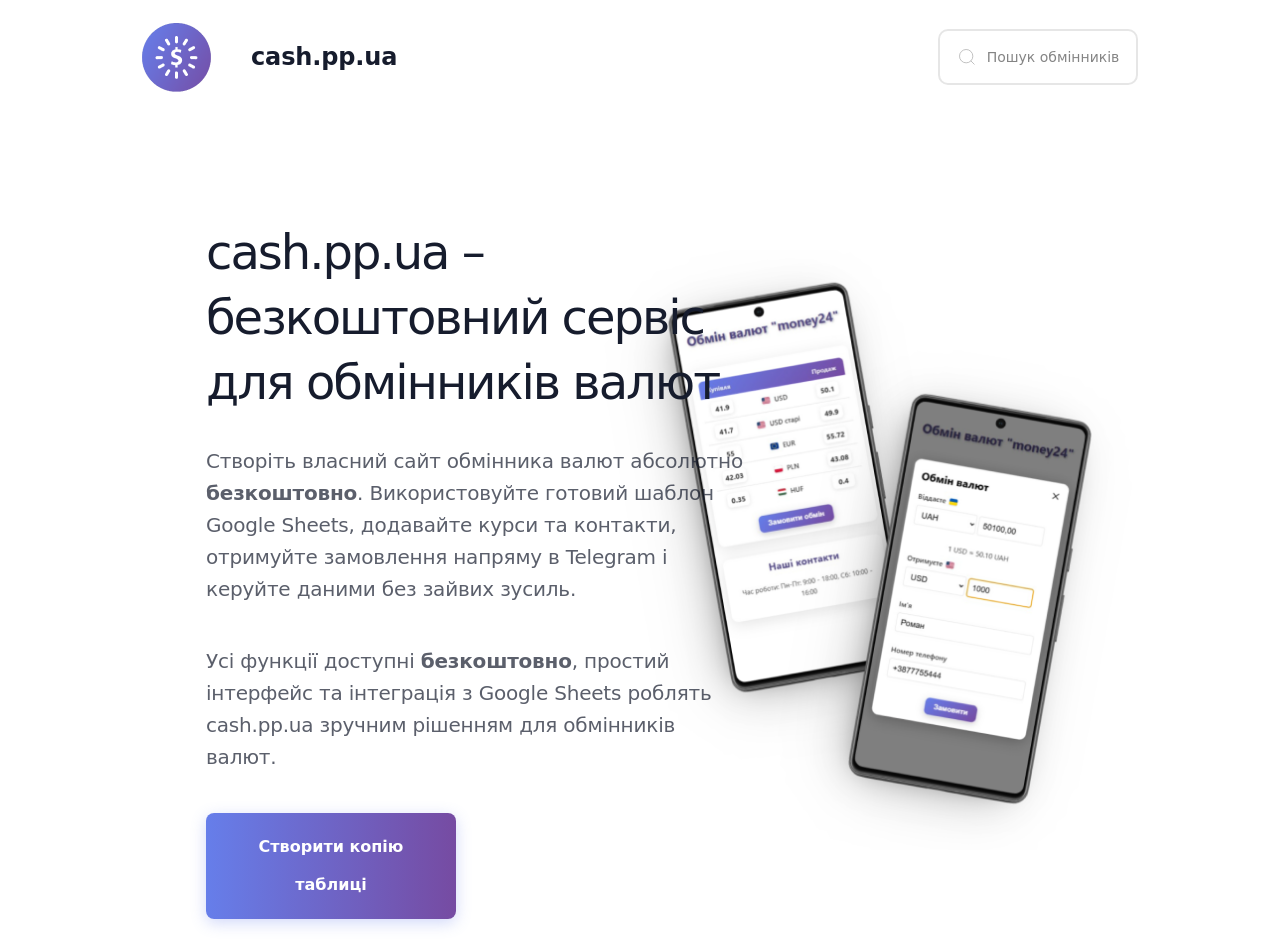
==== commit b5d9f24b: "Update index.html" ====
--- a/index.html
+++ b/index.html
@@ -343,6 +343,7 @@
             display: none; /* По умолчанию кнопка скрыта */
             margin: 20px auto 0 auto;
             width: fit-content;
+            height: 50px;
         }
 
         .table-container .order-button.visible {
@@ -436,8 +437,8 @@
             }
 
             .rates-table th {
-                padding: 10px 5px;
-                font-size: 0.9rem;
+                padding: 11px 5px;
+                font-size: 15px;
             }
 
             .rates-table td {
@@ -446,8 +447,8 @@
             }
 
             .buy-rate, .sell-rate {
-                padding: 5px 6px;
-                font-size: 1rem;
+                padding: 8px 8px;
+                font-size: 18px;
                 min-width: 50px;
             }
 
@@ -709,6 +710,7 @@
     position: absolute;
     right: 7%;
     top: 50%;
+    margin-top: 80px;
     transform: translateY(-50%);
     object-fit: cover;
     z-index: 2;
@@ -726,7 +728,7 @@
 }
 
 .cash-landing__header {
-    padding: 25px;
+    padding: 2px;
     display: flex;
     align-items: center;
     gap: 30px;
@@ -921,7 +923,7 @@
 
 @media (max-width: 480px) {
     .cash-landing__header {
-        padding: 10px 15px;
+        padding: 20px 15px;
         gap: 10px;
     }
     
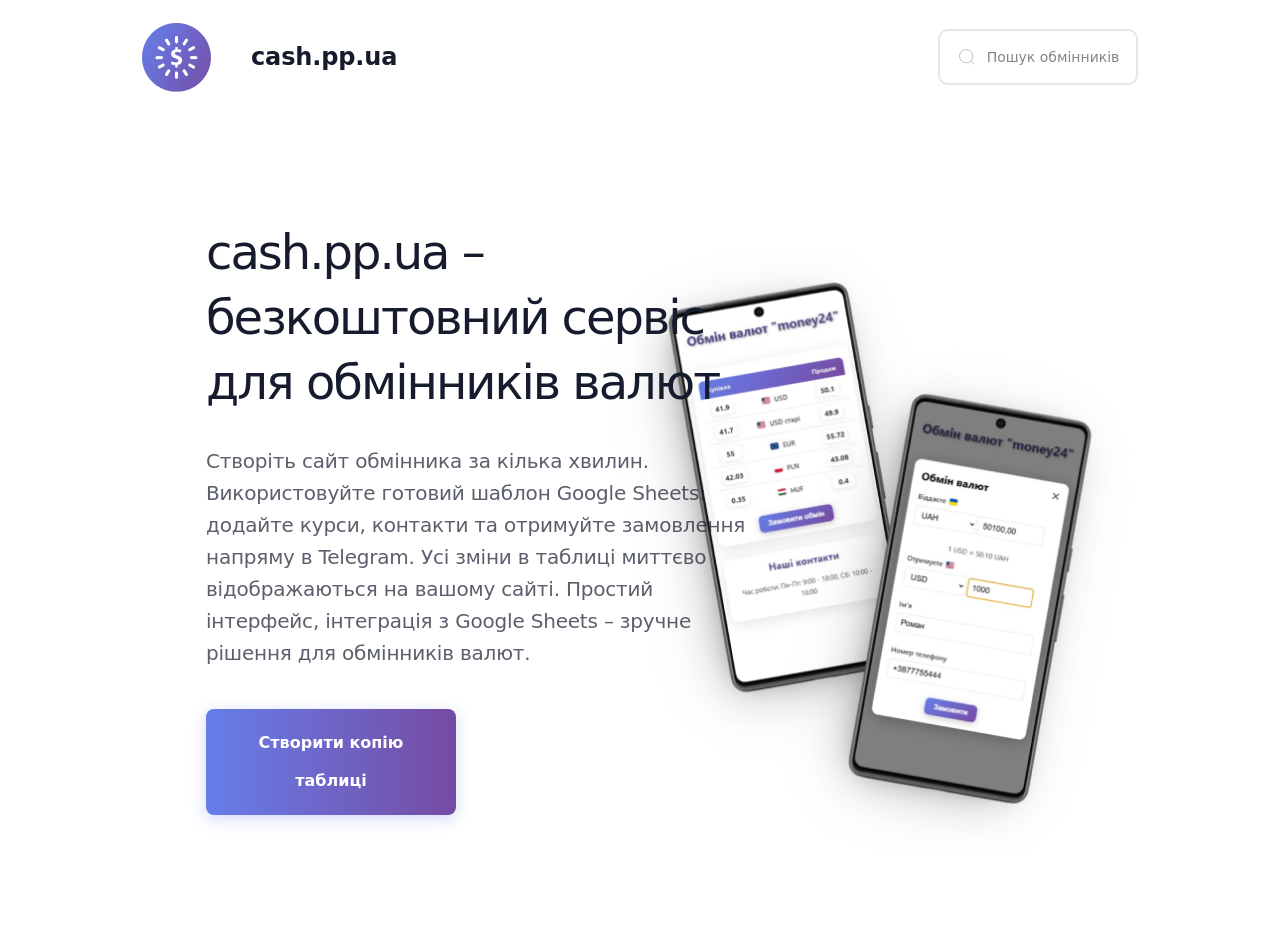
==== commit 5ed9e70e: "Update index.html" ====
--- a/index.html
+++ b/index.html
@@ -1044,14 +1044,9 @@
                     cash.pp.ua – безкоштовний сервіс для обмінників валют
                   </h1>
                   <p class="cash-landing__description">
-                    Створіть власний сайт обмінника валют абсолютно <b>безкоштовно</b>. 
-                    Використовуйте готовий шаблон Google Sheets, додавайте курси та контакти, 
-                    отримуйте замовлення напряму в Telegram і керуйте даними без зайвих зусиль.
+                    Створіть сайт обмінника за кілька хвилин. Використовуйте готовий шаблон Google Sheets: додайте курси, контакти та отримуйте замовлення напряму в Telegram. Усі зміни в таблиці миттєво відображаються на вашому сайті. Простий інтерфейс, інтеграція з Google Sheets – зручне рішення для обмінників валют.
                   </p>
-                  <p class="cash-landing__description">
-                    Усі функції доступні <b>безкоштовно</b>, простий інтерфейс та інтеграція з Google Sheets 
-                    роблять cash.pp.ua зручним рішенням для обмінників валют.
-                  </p>
+
                   <a href="https://docs.google.com/spreadsheets/d/1CyR606M-AoZ2o8BgX9dO2AP-WwQwTSRNTHK6pJhjw3A/copy" 
                      class="cash-landing__button" target="_blank">Створити копію таблиці</a>
                 </div>
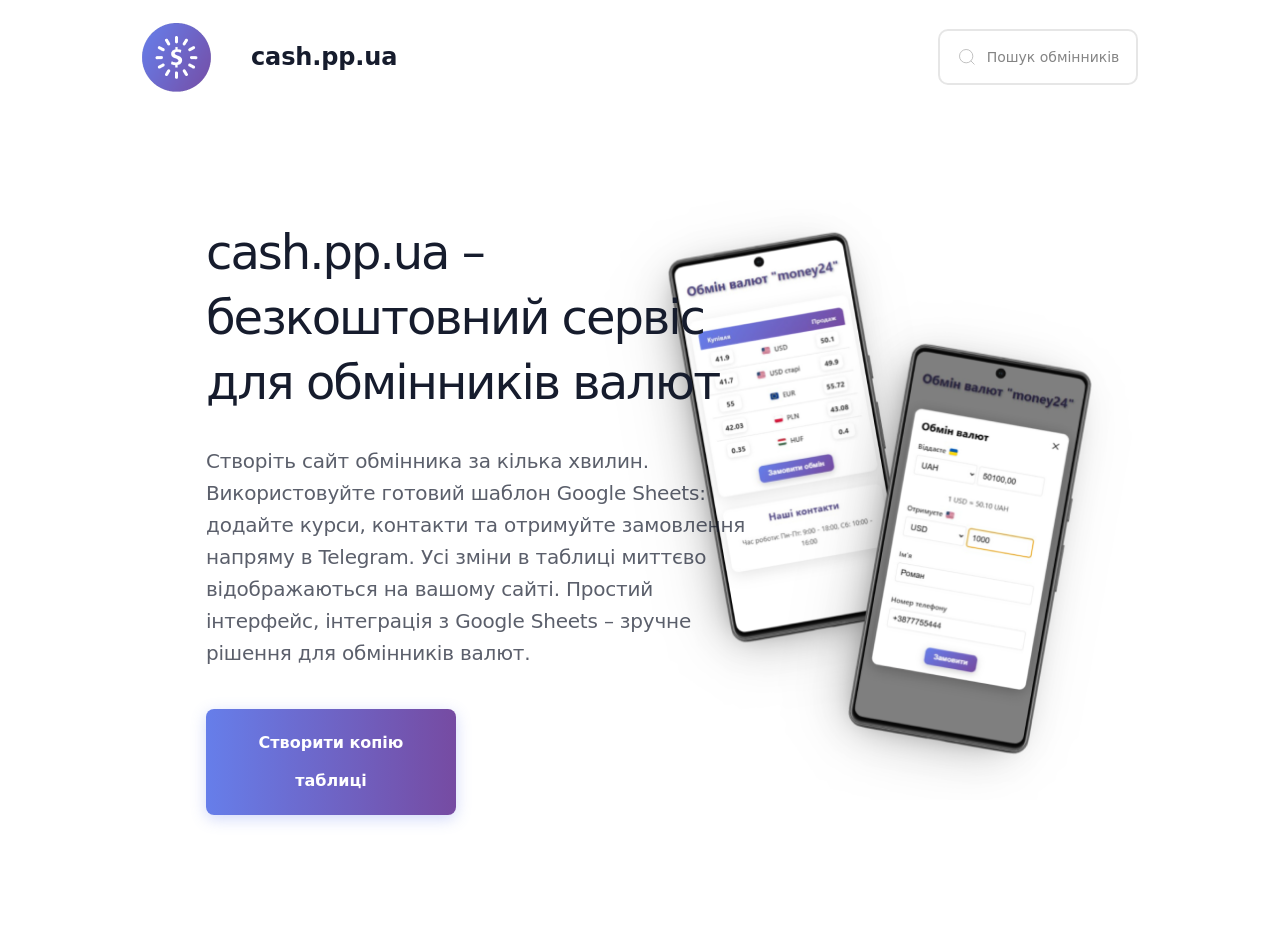
==== commit e3681806: "Update index.html" ====
--- a/index.html
+++ b/index.html
@@ -709,7 +709,7 @@
     height: 600px;
     position: absolute;
     right: 7%;
-    top: 50%;
+    top: 400px;
     margin-top: 80px;
     transform: translateY(-50%);
     object-fit: cover;
@@ -722,7 +722,7 @@
     height: 500px;
     position: absolute;
     left: 15%;
-    top: 50%;
+    top: 450px;
     transform: translateY(-50%);
     z-index: 3;
 }
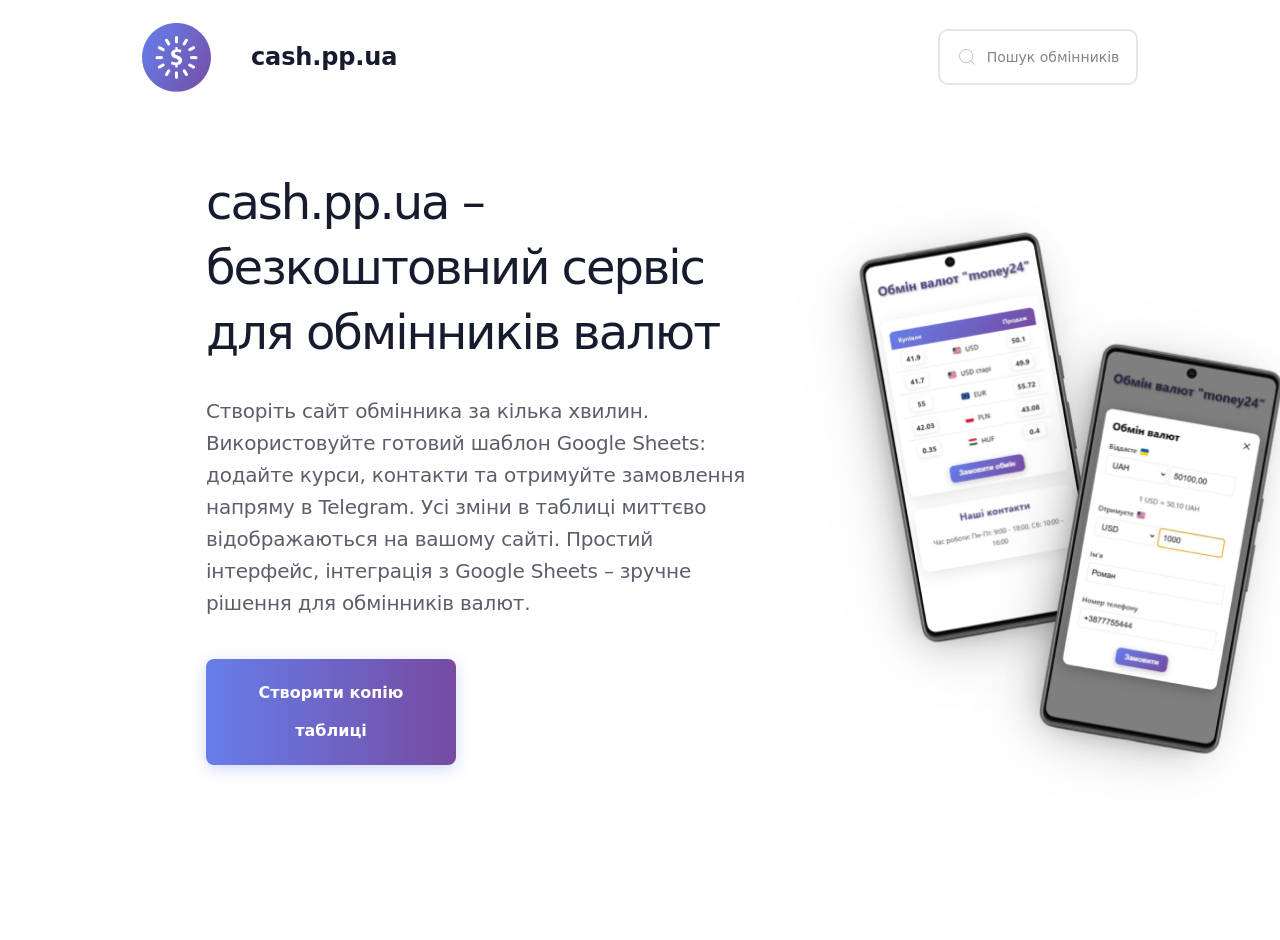
==== commit 1394c894: "Update index.html" ====
--- a/index.html
+++ b/index.html
@@ -708,7 +708,7 @@
     width: 600px;
     height: 600px;
     position: absolute;
-    right: 7%;
+    left: 60%;
     top: 400px;
     margin-top: 80px;
     transform: translateY(-50%);
@@ -722,7 +722,7 @@
     height: 500px;
     position: absolute;
     left: 15%;
-    top: 450px;
+    top: 400px;
     transform: translateY(-50%);
     z-index: 3;
 }
@@ -872,6 +872,7 @@
         height: 300px;
         order: 2;
         margin-top: 30px;
+        left: auto;
     }
     
     .cash-landing__content {
@@ -960,6 +961,7 @@
     .cash-landing__main-photo {
         width: 300px;
         height: 300px;
+        left: auto;
     }
 }
 
